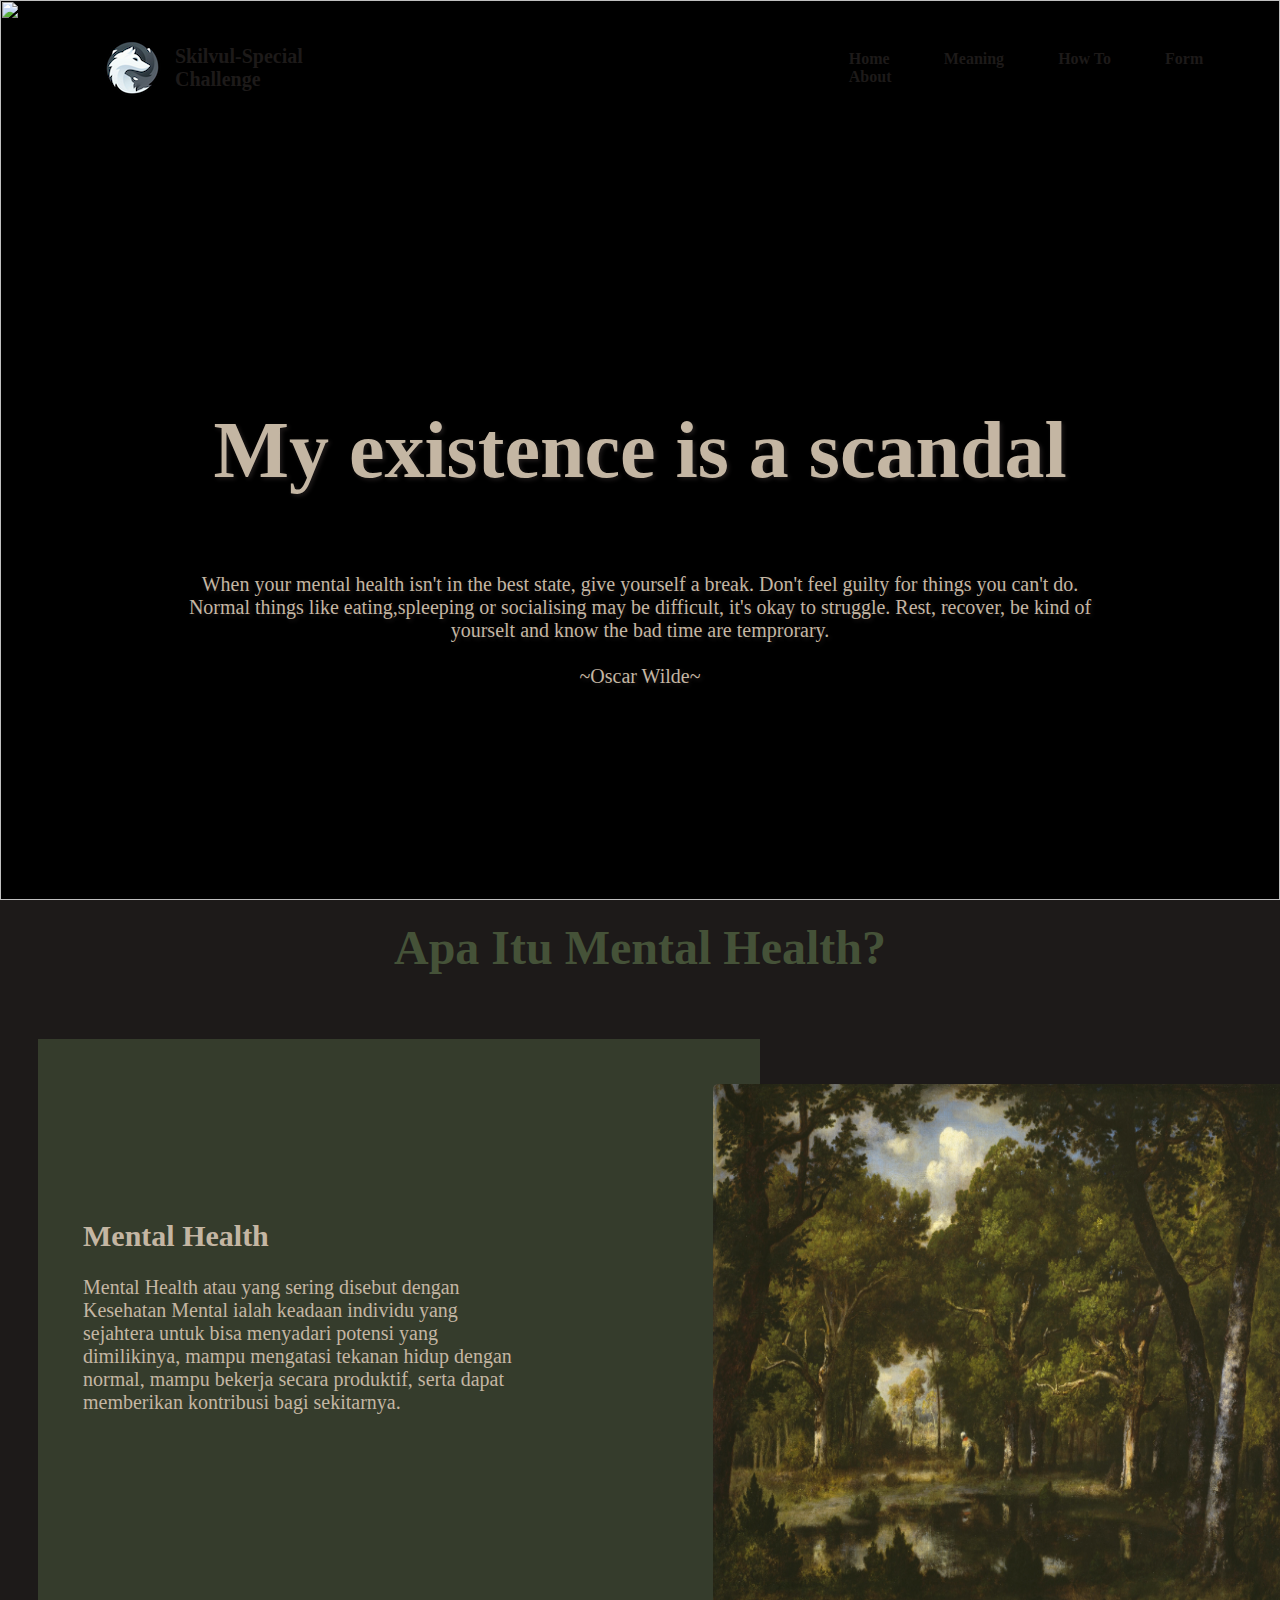
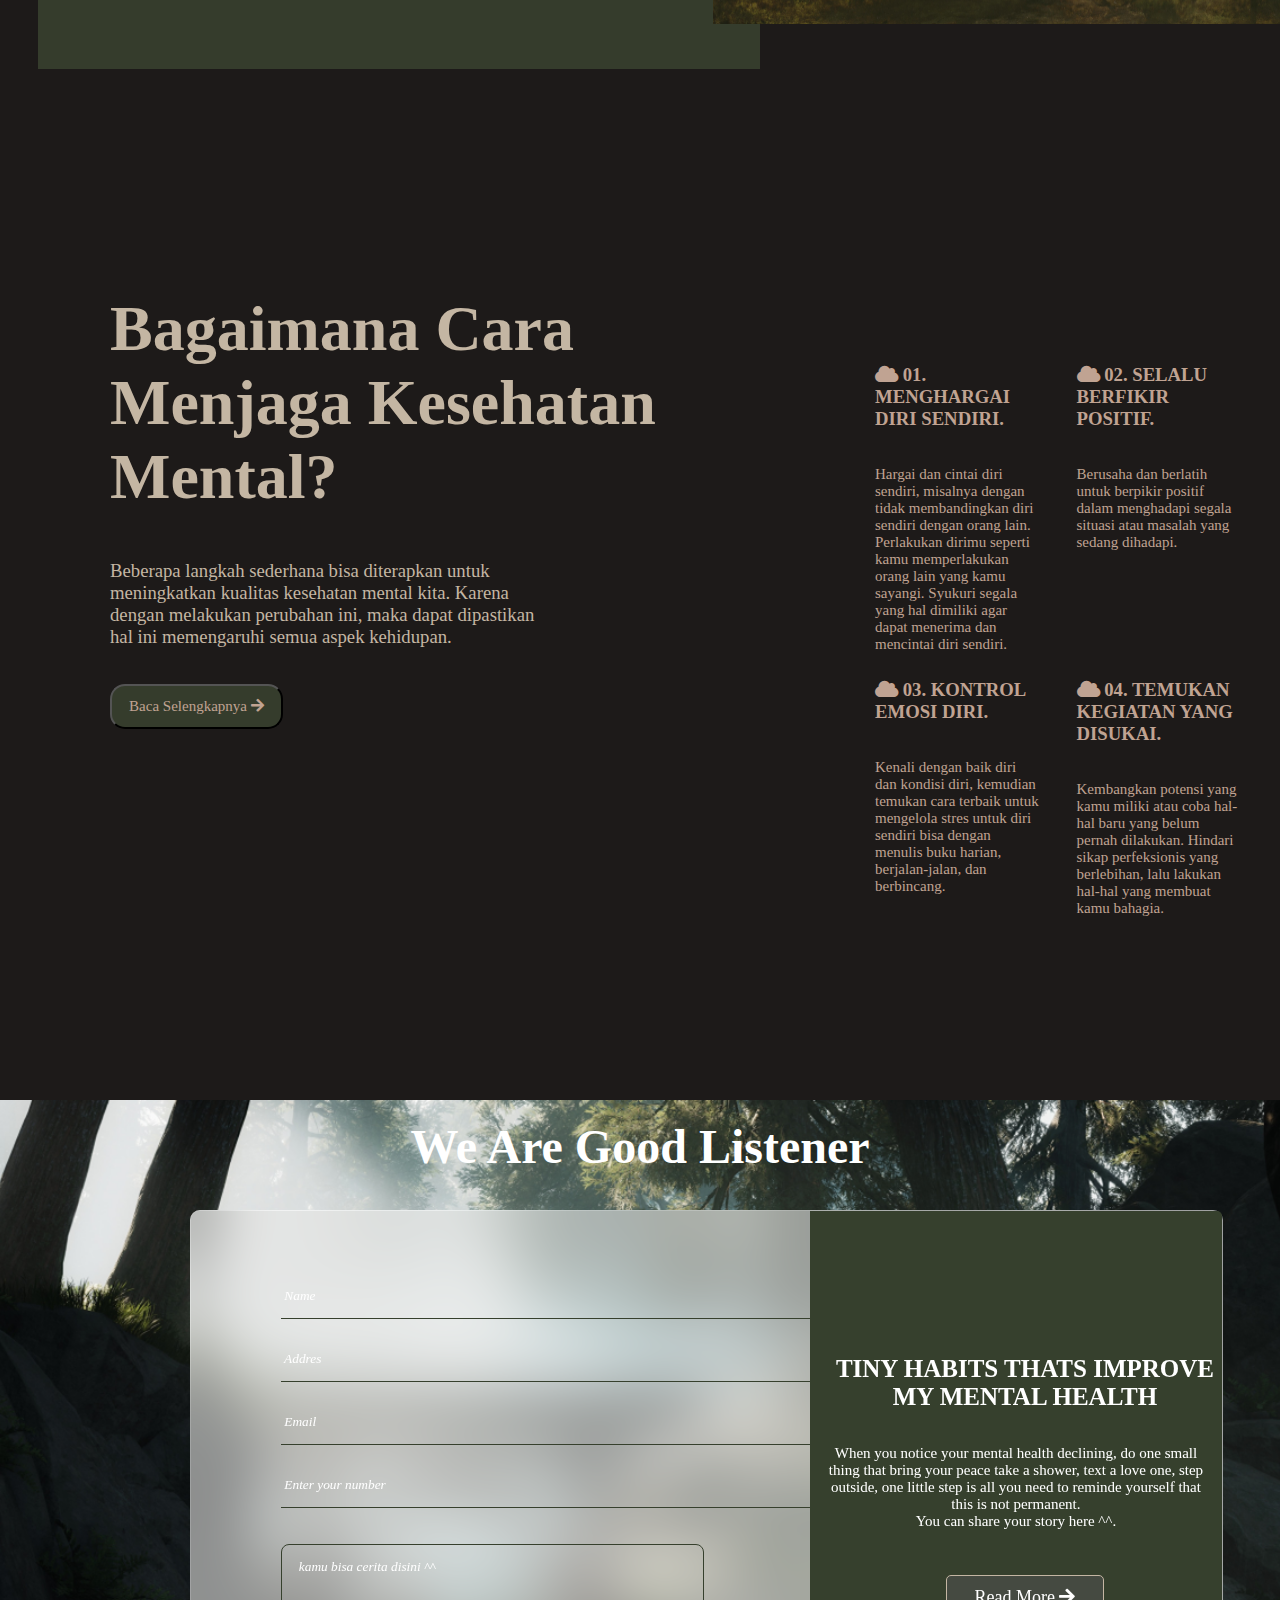
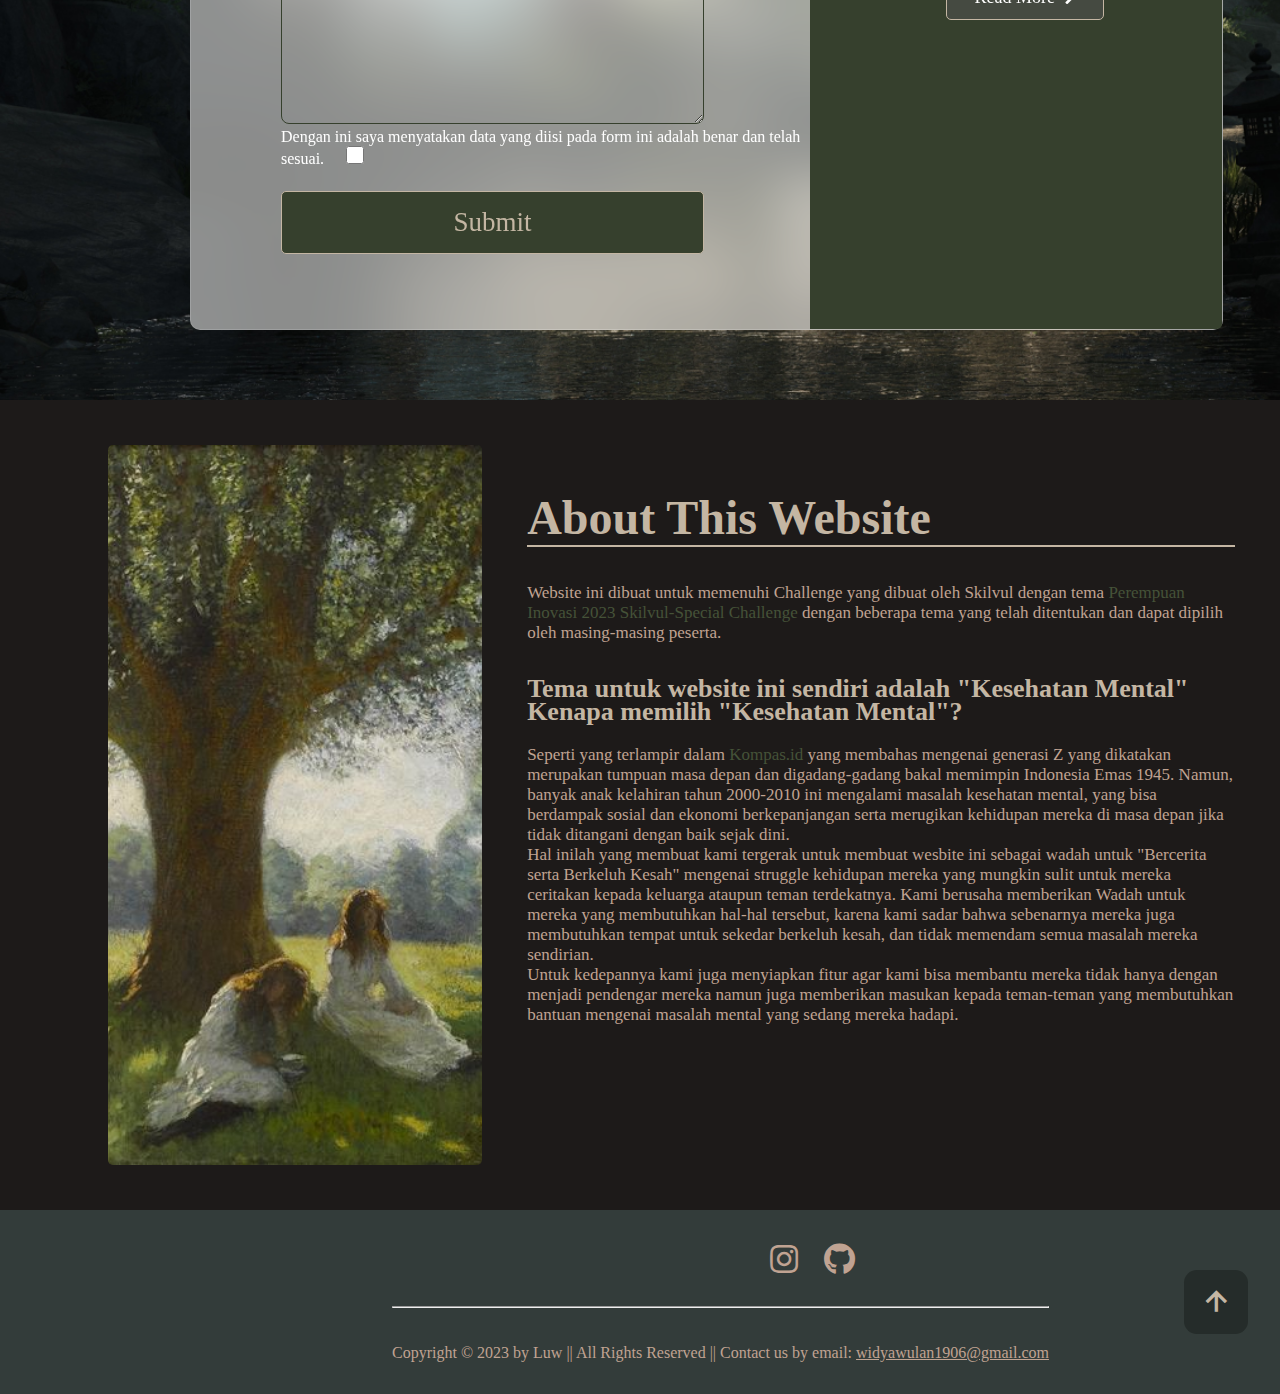
==== index.html @ b2a5cb75 "update 6 des" ====
<!DOCTYPE html>
<html lang="en">
<head>
    <meta charset="UTF-8">
    <meta http-equiv="X-UA-Compatible" content="IE=edge">
    <meta name="viewport" content="width=device-width, initial-scale=1.0">
    <title>Parallax Website</title>
    <link rel="stylesheet" href="style.css">
    <!--icon link (boxicon)-->
    <link href='https://unpkg.com/boxicons@2.1.4/css/boxicons.min.css' rel='stylesheet'>
    <script src="https://unpkg.com/scrollreveal"></script>
    <link rel="stylesheet" href="https://cdnjs.cloudflare.com/ajax/libs/font-awesome/5.15.3/css/all.min.css">
</head>
<body>
    <header>
        <img src="img/mainlogopng.png" id="logo">
        <h2 class="logo">
            <a href="https://skilvul.com" id="link">Skilvul-Special Challenge</a>
        </h2>
        <nav class="navigation">
            <a href="#parallax">Home</a>
            <a href="#meaning">Meaning</a>
            <a href="#how">How To</a>
            <a href="#form">Form</a>
            <a href="#about">About</a>
        </nav>
    </header>

    <!--Parallax Section-->
    <section class="parallax" id="parallax">
        <img src="asset/image1.jpg" id="main1">
            <h2 id="text">My existence is a scandal</h2>
            <p id="text2">When your mental health isn't in the best state, give yourself a break.
                Don't feel guilty for things you can't do. Normal things like eating,spleeping or socialising
                may be difficult, it's okay to struggle. Rest, recover, be kind of yourselt and
                know the bad time are temprorary.
                <br /><br /> ~Oscar Wilde~
            </p>
    </section>
    <!--End Parallax Section-->

    <!--galeri-->
    <section class="galeri" id="meaning">
        <h2 class="text3" id="text3">Apa Itu Mental Health?</h2>
        <br><br>
        <div class="section1-container">
            <div class="section1-kiri">
                <p>
                    <span>Mental Health</span><br /><br />
                    Mental Health atau yang sering disebut dengan Kesehatan Mental ialah 
                    keadaan individu yang sejahtera untuk bisa menyadari potensi yang dimilikinya,
                    mampu mengatasi tekanan hidup dengan normal, mampu bekerja secara produktif,
                    serta dapat memberikan kontribusi bagi sekitarnya.
                </p>
                <div class='section1-kanan'>
                    <img src="asset/image2.jpg" alt="" />
                </div>
            </div>
        </div>
    </section>
    <!-- end galeri-->

     <!--galeri 2-->
     <section class="galeri1" id="how">
        <br><br>
        <div class="galeri1-container">
            <div class="galeri1-kiri">
                <div class="text3" id="text3">
                    <h2 >Bagaimana Cara Menjaga Kesehatan Mental?</h2><br><br>
                    <h3>Beberapa langkah sederhana bisa diterapkan untuk meningkatkan kualitas kesehatan mental kita. 
                        Karena dengan melakukan perubahan ini, maka dapat dipastikan hal ini memengaruhi semua aspek kehidupan.
                    </h3>
                    <button>Baca Selengkapnya
                        <i class="fas fa-arrow-right"></i>
                    </button> 
                </div>
            </div>
            <div class='galeri1-kanan'>
                <div class="card-container">
                    <div class="card1">
                        <h3>
                            <i class="fa fa-cloud"></i>
                            01. MENGHARGAI DIRI SENDIRI.
                        </h3>
                        <p>Hargai dan cintai diri sendiri, misalnya dengan tidak membandingkan diri sendiri dengan orang lain. 
                            Perlakukan dirimu seperti kamu memperlakukan orang lain yang kamu sayangi. Syukuri segala yang hal 
                            dimiliki agar dapat menerima dan mencintai diri sendiri.
                        </p>
                    </div>
                    <div class="card1">
                        <h3>
                            <i class="fa fa-cloud"></i>
                            02. SELALU BERFIKIR POSITIF.
                        </h3>
                        <p>Berusaha dan berlatih untuk berpikir positif dalam menghadapi segala situasi atau masalah yang sedang dihadapi.
                        </p>
                    </div>
                </div>
                <div class="card-container">
                    <div class="card1">
                        <h3>
                            <i class="fa fa-cloud"></i>
                            03. KONTROL EMOSI DIRI.
                        </h3>
                        <p>Kenali dengan baik diri dan kondisi diri, kemudian temukan cara terbaik untuk mengelola stres untuk diri sendiri bisa dengan menulis buku harian, berjalan-jalan, dan berbincang.
                        </p>
                    </div>
                    <div class="card1">
                        <h3>
                            <i class="fa fa-cloud"></i>
                            04. TEMUKAN KEGIATAN YANG DISUKAI.
                        </h3>
                        <p>Kembangkan potensi yang kamu miliki atau coba hal-hal baru yang belum pernah dilakukan. Hindari sikap perfeksionis yang berlebihan, lalu lakukan hal-hal yang membuat kamu bahagia.
                        </p>
                    </div>
                </div>
            </div>
        </div>
    </section>
    <!-- end galeri-->

<!--form section-->
    <section class="sec" id="form">
        <h2 class="text3" id="text3">We Are Good Listener</h2>
        <br><br>
        <div class="form-container">
            <div class="form1">
                <form id="form1-container" class="form-detail">
                    <input type="text" id="name" placeholder=" Name"> <br>
                    <input type="text" id="city" placeholder=" Addres"><br>
                    <input type="email" id="email" placeholder=" Email"><br>
                    <input type="number" id="zip-code" placeholder=" Enter your number"><br>
                    <label for="text-area"></label><br>
                    <textarea name="text-area" id="" cols="30" rows="6" placeholder=" kamu bisa cerita disini ^^"></textarea><br>
                    <label for="status" id="check">Dengan ini saya menyatakan data yang diisi pada form ini adalah benar dan telah sesuai.</label>
                    <input type="checkbox" id="status" class="check1"><br>
                    <button type="submit" id="submit-form">Submit</button>
                </form>
                <div id="warning"></div>
            </div>
            <div class="form2">
                <h2>TINY HABITS THATS IMPROVE MY MENTAL HEALTH</h2><br>
                <p>
                    When you notice your mental health declining, do one small thing that bring your peace
                    take a shower, text a love one, step outside, one little step is all you need to reminde yourself
                    that this is not permanent.
                    <br>You can share your story here ^^.
                </p>
                <button>
                    <a href="https://www.womenh.com/25-healthy-habits-to-improve-mental-health/">Read More</a>
                    <i class="fas fa-arrow-right"></i>
                </button>
            </div>
        </div>
        
    </section>
<!-- End form section-->

        <!--Contact Section-->
        <section class="about" id="about">
            <div class="about-container">
                <div class="about-kiri">
                    
                </div>
                <div class="about-kanan">
                    <h2>About This Website</h2>
                    <hr size="3px" color="#c4b6a3"><br><br>
                    <p id="description"> 
                        Website ini dibuat untuk memenuhi Challenge yang dibuat oleh Skilvul dengan tema <a href="https://skilvul.com/challenges">Perempuan Inovasi 2023 Skilvul-Special Challenge</a>
                        dengan beberapa tema yang telah ditentukan dan dapat dipilih oleh masing-masing peserta. 
                    </p>
                    <p> <span>Tema untuk website ini sendiri adalah "Kesehatan Mental" <br>
                        Kenapa memilih "Kesehatan Mental"?</span><br><br>
                        Seperti yang terlampir dalam <a href="https://www.kompas.id/baca/humaniora/2023/07/09/krisis-kesehatan-mental-menghantui-generasi-z-indonesia">Kompas.id</a> yang membahas mengenai generasi Z yang dikatakan merupakan tumpuan masa depan dan digadang-gadang bakal memimpin
                        Indonesia Emas 1945. Namun, banyak anak kelahiran tahun 2000-2010 ini mengalami masalah kesehatan mental, yang bisa berdampak
                        sosial dan ekonomi berkepanjangan serta merugikan kehidupan mereka di masa depan jika tidak ditangani dengan baik sejak dini. <br>
                        Hal inilah yang membuat kami tergerak untuk membuat wesbite ini sebagai wadah untuk "Bercerita serta Berkeluh Kesah" mengenai struggle kehidupan mereka yang 
                        mungkin sulit untuk mereka ceritakan kepada keluarga ataupun teman terdekatnya. 
                        Kami berusaha memberikan Wadah untuk mereka yang membutuhkan hal-hal tersebut, karena kami sadar bahwa sebenarnya mereka juga membutuhkan tempat 
                        untuk sekedar berkeluh kesah, dan tidak memendam semua masalah mereka sendirian. <br>
                        Untuk kedepannya kami juga menyiapkan fitur agar kami bisa membantu mereka tidak hanya dengan menjadi pendengar mereka namun juga memberikan masukan 
                        kepada teman-teman yang membutuhkan bantuan mengenai masalah mental yang sedang mereka hadapi.
                    </p>
                </div>
            </div>
        </section>



       <!-- Footer Section -->
        <footer class="footer">
            <div class="footer-text">
                <div class="footer-icon" id="icon">
                    <i class="fab fa-instagram">
                        <a href="https://www.instagram.com/luw_3d/"></a>
                    </i>
                    <i class="fab fa-github">
                        <a href="https://github.com/widyawulan19"></a>
                    </i>
                </div>
                <hr><br><br>
                <p>Copyright &copy; 2023 by Luw || All Rights Reserved || Contact us by email: <a href="mailto.widyawulan1906@gmail.com">widyawulan1906@gmail.com</a></p>
            </div>
    
            <div class="footer-iconTop">
                <a href="#parallax"><i class='bx bx-up-arrow-alt'></i></a>
            </div>
    
        </footer>
    

    <script src="script.js"></script>
    <script>
        ScrollReveal({
            reset : true,
            distance: '60px',
            duration: 1000,
            delay: 400
        });

        //origin -> menentukan elemen muncul dari arah mana
        //delay -> kecepatan muncul elemen
        ScrollReveal().reveal('.text3', {delay: 300, origin:'left'});
        ScrollReveal().reveal('.textp', {delay: 300, origin:'bottom'});
        ScrollReveal().reveal('galeri', {delay: 300, origin:'left'});
    </script>

</body>
</html>
---- style.css ----
*{
    margin: 0;
    padding: 0;
    box-sizing: border-box;
    font-family: 'Poppins', 'sans-serif';
}

:root{
    --bg-color: #1f242d;
    --second-bg-color: #323946;
    --text-color: #fff;
    --main-color: #0ef;
}

html{
    scroll-behavior: smooth;
}

body{
    background-color: #000;
    min-height: 100vh;
   overflow-x: hidden;
}

/*-----Header-----*/
header{
    position: absolute;
    top: 0;
    left: 0;
    width: 100%;
    padding-left: 10vh;
    padding-top: 3vh;
    display: flex;
    justify-content: flex-start;
    align-items: center;
    z-index: 100;
}

.logo{
    font-size: 20px;
    color: white;
    margin-right: 50vh;
}

.logo a{
    text-decoration: none;
    color: #1d1a19;
}
.navigation a{
    text-decoration: none;
    color: #1d1a19;
    padding: 6px 15px;
    border-radius: 20px;
    margin: 0 10px;
    font-weight: 600;
}

.navigation a:hover,
.navigation a.active
{
    background-color: #1d1a19;
    color: #fff;
}
/*-----End Header-----*/

/*-----Parallax Section-----*/
.parallax{
    position: relative;
    display: flex;
    justify-content: center;
    align-items: center;
    height: 100vh;
}

#text{
    position: absolute;
    font-size: 5em;
    color: #c4b6a3;
    text-shadow: 2px 2px 4px rgba(156, 135, 135, 0.2);
}
#text2{
    position: absolute;
    font-size: 20px;
    color: #c4b6a3;
    text-align: center;
    padding-top: 40vh;
    padding-left: 20vh;
    padding-right: 20vh;
    text-shadow: 2px 2px 4px rgba(156, 135, 135, 0.2);
}

/*pengaturan foto*/
.parallax img{
    position: absolute;
    top: 0;
    left: 0;
    width: 100%;
    height: 100%;
    pointer-events: none;
}

.parallax p{
    color: #fff;
}
/*-----End Parallax Section-----*/


/*----- galeri -----*/
.galeri{
    width: 100%;
    height: 100vh;
    background-color: #1d1a19;
    position: relative;
    max-height: 100%;
    padding: 20px;
}
.galeri h2{
    text-align: center;
    font-size: 3em;
    color:#455238;
    margin-bottom: 10px;
}

.galeri .section1-container{
    display: flex;
    padding: 2vh;
    background-color: #1d1a19;
}
.galeri .section1-kiri{
    width:60% ;
    height: 70vh;
    background-color: #455238a0;
    padding-left: 5vh;
    padding-top: 5vh;
    text-align: left;
    display: flex;
}
.section1-kiri p{
    margin-top: 15vh;
    width: 65%;
    height: 50%;
    font-size: 20px;
    font-weight: 200;
    color: #c4b6a3;
}
.section1-kiri span{
    font-size: 30px;
    font-weight: bold;
}
.galeri .section1-kanan{
    margin-left: 70vh;
    width:45% ;
    height: 65vh;
    /*background-color: #98e74f;*/
    position: absolute;
}
.section1-kanan img{
    width: 100%;
    height: 100%;
    padding-bottom: 5vh;
    border-radius: 5px;
}
/*----- End galeri -----*/

/*----- Galeri1 -----*/
.galeri1{
    width: 100%;
    height: 100vh;
    background-color: #1d1a19;
    position: relative;
    max-height: 100%;
    padding: 20px;
}
.galeri1 h2{
    text-align: left;
    font-size: 4em;
    color:#c4b6a3;
    margin-bottom: 10px;
    margin-top: 4vh;
}
.galeri1 .galeri1-container{
    display: flex;
}

.galeri1 .galeri1-kiri{
    margin-left: 10vh;
    width:45% ;
    height: 65vh;
    /*background-color: #98e74f;*/
    position: absolute;
}
.galeri1-kiri h3{
    color: #c4b6a3;
    font-weight: 200;
    width: 50vh;
}

.galeri1-kiri button{
    width: 30%;
    height: 5vh;
    margin-top: 4vh;
    background-color: #455238a0;
    font-size: 15px;
    color: #c0a392;
    border-radius: 15px;
}
.galeri1-kiri button:hover{
    color: #455238;
    background-color: #c0a392;
}

.galeri1 .galeri1-kanan{
    margin-left: 93vh;
    width: 85vh;
    height: 75vh;
    padding-top: 10vh;
}
.galeri1-kanan .card-container{
    display: flex;
}
.card-container .card1{
    color: #c0a392;
    width: 50%;
    height: 30vh;
    margin-bottom: 5vh;
    padding: 2vh;
}
.galeri1-kanan h3{
    margin-bottom: 4vh;
}
.galeri1-kanan p{
    font-size: 15px;
    font-weight: 100;
}

/*----- End Galeri1 -----*/



/*-----form Section-----*/
.sec{
    position: relative;
    /* background-image:url('/asset/done7.png'); */
    height: 100vh;
    padding: 10px;
    background-image: url("/asset/done7.png");
    background-size: cover; /* Mengatur ukuran gambar agar menutupi seluruh latar */
    background-position: center; /* Memusatkan gambar */
    background-repeat: no-repeat; /* Menghindari pengulangan gambar */
}

.sec h2{
    text-align: center;
    font-size: 3em;
    color: #fff;
    margin-top: 1vh;
}


/*dari baris background s/d border radius untuk membuat box text*/
.sec .form-container{
    font-size: 1em;
    color: #fff;
    font-weight: 300;
    background: rgba(255, 255, 255, 0.557);
    backdrop-filter: blur(30px);
    width: 82%;
    height: 80vh;
    border: 1px solid rgba(255, 255, 255, 0.1);
    border-radius: 10px;
    margin-left: 20vh ;
    display: flex;
}
.form-container .form1{
    font-size: 1em;
    color:white;
    background-color: #1d1a190f;
    width: 60%;
    height: 100%;
    padding-top: 4vh;
    padding-left: 7vh;
}

.form-detail {
    padding-left: 3vh;
    padding-top: 3vh;
    color: #fff;
}
.form-detail label{
    margin-right: 2vh;
}
.form-detail input{
    width: 60vh;
    height: 5vh;
    border-top: 0;
    border-left: 0;
    border-right: 0;
    border-bottom: 1px solid #36402d;
    margin-left: 0vh;
    margin-bottom: 2vh;
    background-color: #ffffff00;
    color: #fff;
}
.form-detail input::placeholder,
.form-detail textarea::placeholder {
    color: white; /* Ganti dengan warna yang diinginkan */
    font-style: italic; /* Tambahan opsional untuk membuat teks miring */
}

input[type="checkbox"]{
    width: 2vh;
    height: 2vh;
}

.form-detail textarea{
    width: 80%;
    height: 20vh;
    padding: 1.5vh;
    border-color: #36402d;
    border-radius: 8px;
    background-color: #ffffff00;
    color: #fff;
}

.form-container .form2{
    background-color:#36402d;
    width: 40%;
    height: 100%;
    border-top-right-radius: 5px;
    border-bottom-right-radius: 5px;
    text-align: center;
    padding-top: 15vh;
    font-size: 30px;
    font-weight: 500;
    padding-left: 2vh;
}
.form2 h2{
    font-size: 25px;
    text-align: center;
}
.form2 p{
    font-size: 15px;
    padding-right: 2vh;
}
.icon i{
    margin-top: 10vh;
    padding-left: 2vh;
}
.form2 button{
    background-color:#454a41;
    color:white;
    height: 5vh;
    width: 40%;
    border-radius: 5px;
    border: 1px solid #c4b6a3 ;
    margin-top: 5vh;
    font-size: 2vh;
}
.form2 button:hover{
    background-color:#c4b6a34f;
    color: white;
    border: 1px solid #36402d ;
}
.form2 a{
    text-decoration: none;
    color:white ;
}


.form1 button{
    background-color:#36402d;
    color:#c4b6a3;
    height: 7vh;
    width: 80%;
    border-radius: 5px;
    border: 1px solid #c4b6a3 ;
    margin-top: 1vh;
    font-size: 3vh;
}
.form1 button:hover{
    background-color:#c4b6a3;
    color:#36402d;
    border: 1px solid #36402d ;
}
/*-----form Section-----*/

/*-----About Section-----*/

.about{
    position: relative;
    height: 100%;
    background-color: #1d1a19;
    padding: 5vh;
}
.about .about-container{
    display: flex;
}
.about .about-kiri{
    background-image: url('/asset/image7.jpg');
    background-size: cover; /* Mengatur ukuran gambar agar menutupi seluruh latar */
    background-position: center; /* Memusatkan gambar */
    background-repeat: no-repeat;
    width: 37%;
    height: 80vh;
    margin-left: 7vh;
    margin-right: 5vh;
    border-radius: 5px;
}
.about .about-kanan{
    /*background-color: #455238;*/
    width:70% ;
    height: 80vh;
    padding-top: 5vh;
}
.about-kanan h2{
    text-align: left;
    font-size: 3em;
    color: #c4b6a3;
    margin-top: 0vh;
}
.about-kanan p{
    color: #c0a392;
    margin-bottom: 4vh;
    font-size: 17px;
    line-height: 20px;
}
.about-kanan span{
    font-size: 26px;
    font-weight: bold;
    color: #c4b6a3;
}
.about-kanan a{
    text-decoration: none;
    color: #455238;
}
/*----- End About Section -----*/


/*footer*/
.footer{
    display: flex;
    justify-content: space-between;
    align-items: center;
    flex-wrap: wrap;
    padding: 2rem;
    background-color: rgb(51, 60, 58);
} 

.footer-text{
    margin-left: 40vh;
}

.footer-text p{
    font-size: 1rem;
    color: #c0a392;
}
.footer-text a{
    color: #c0a392;
}

.footer-icon{
    padding-left: 17vh;
    margin-left: 25vh;
    margin-bottom: 3vh;
}
.footer-icon i{
    margin-right: 2vh;
}

#icon{
    font-size: 2rem;
    color: #c0a392;
}


.footer-iconTop a{
    display: inline-flex;
    justify-content: center;
    align-items: center;
    padding: .8rem;
    background:  rgb(37, 44, 42);
    border-radius: .8rem;
    transition: .5s ease;
    text-decoration: none;
}
.footer-iconTop a:hover{
    box-shadow: black;
}

.footer-iconTop a i{
    font-size: 2.4rem;
    color: #c4b6a3;
}
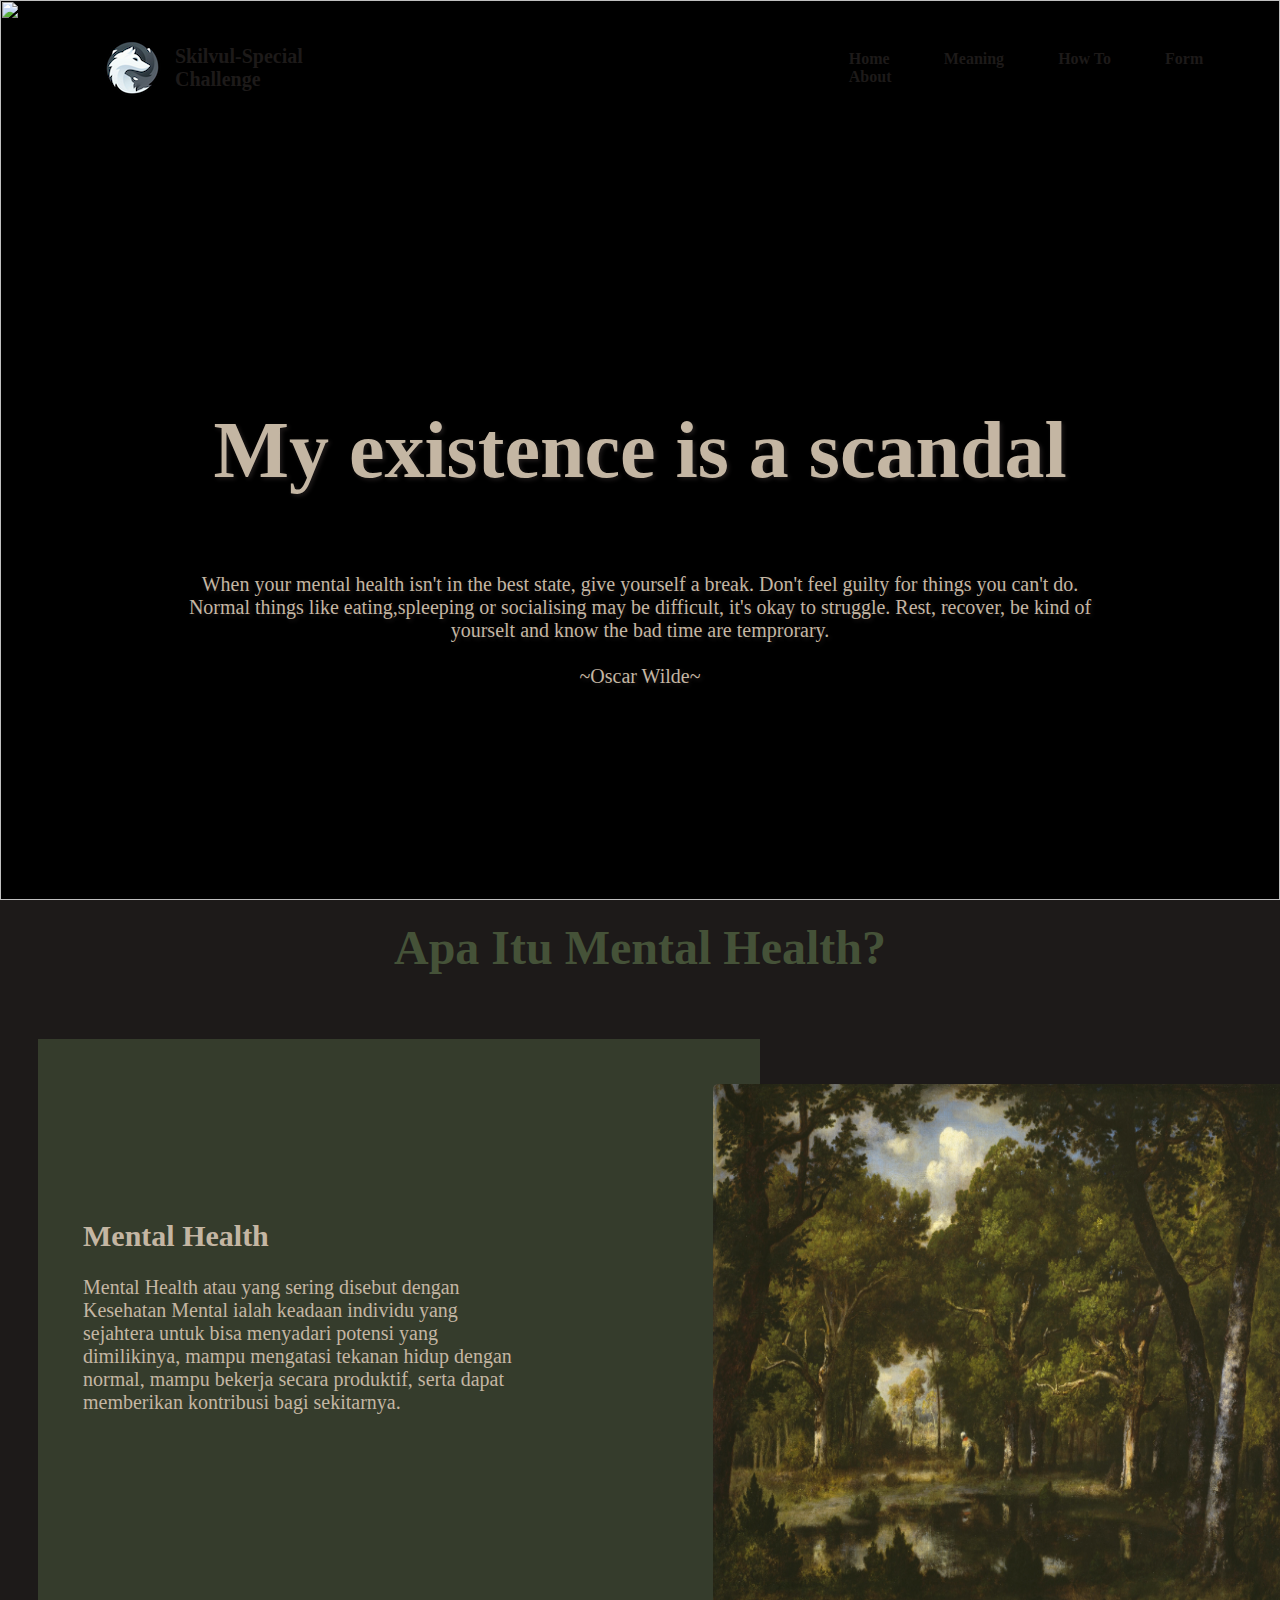
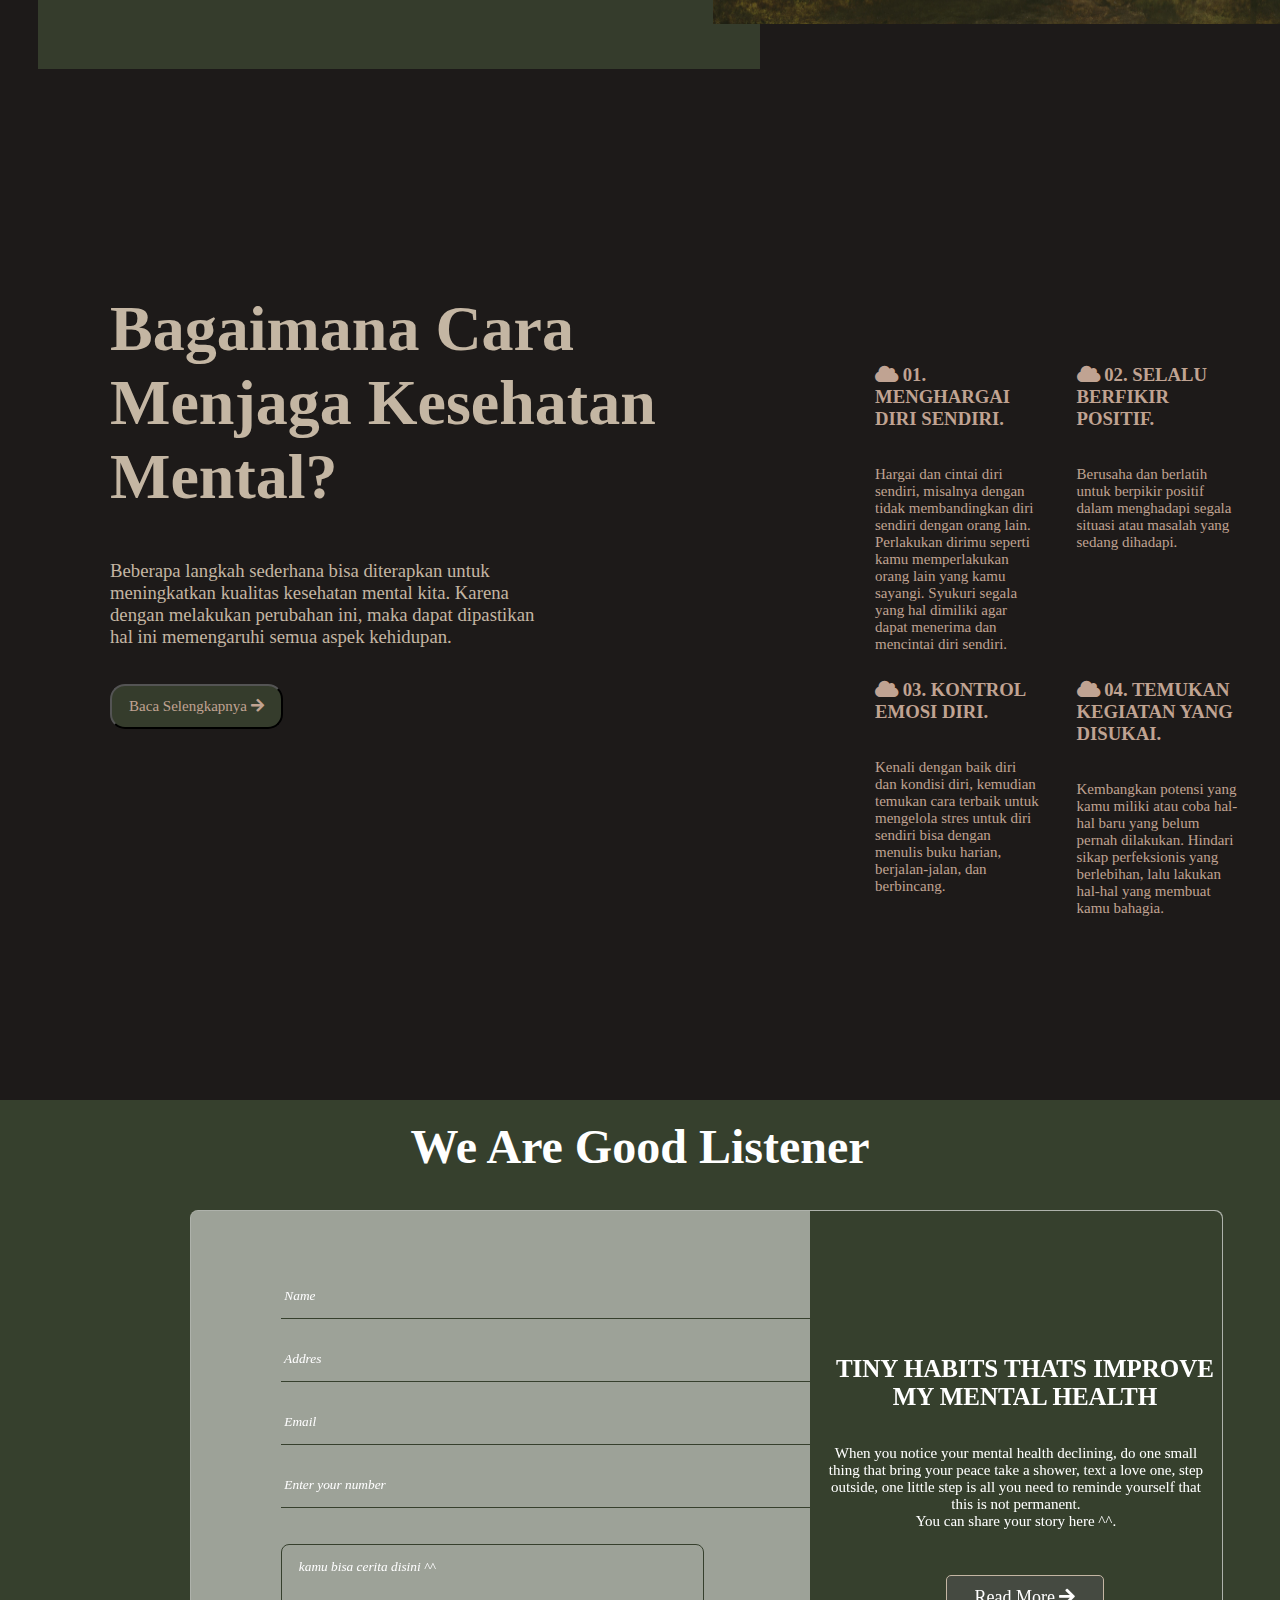
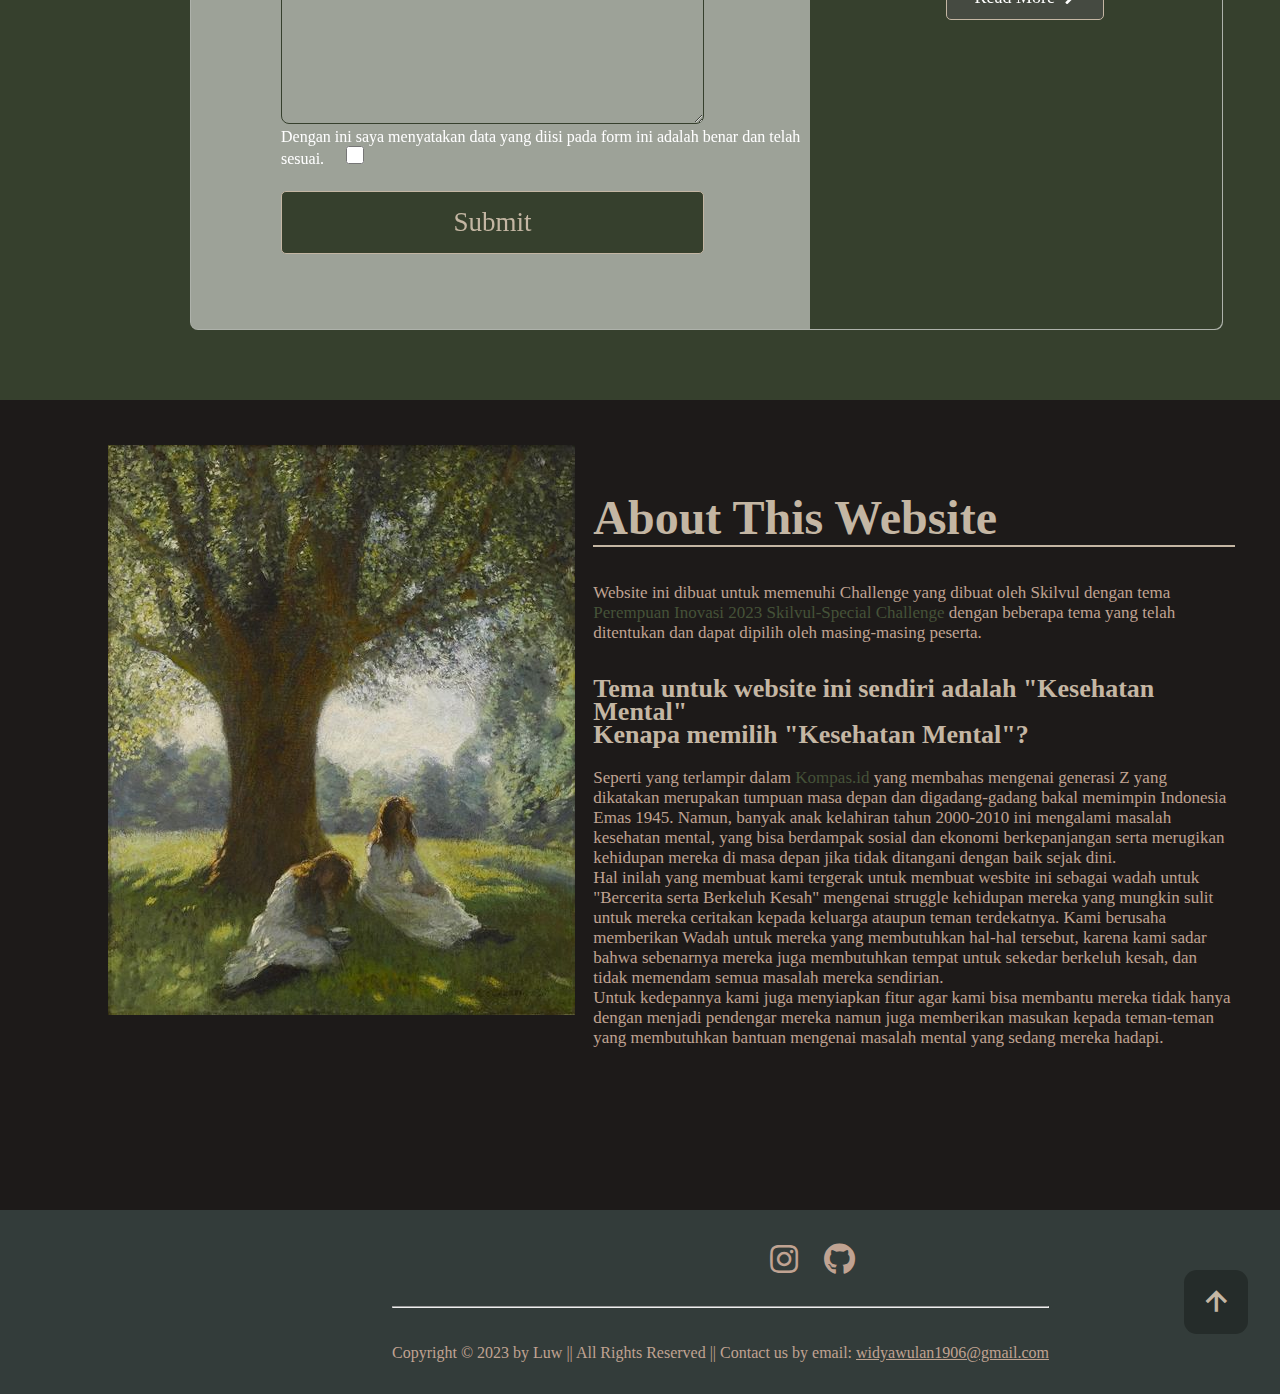
==== commit 1652cfa4: "new update" ====
--- a/index.html
+++ b/index.html
@@ -160,7 +160,7 @@
         <section class="about" id="about">
             <div class="about-container">
                 <div class="about-kiri">
-                    
+                    <img src='/asset/image7.jpg' alt="">
                 </div>
                 <div class="about-kanan">
                     <h2>About This Website</h2>
--- a/style.css
+++ b/style.css
@@ -243,10 +243,11 @@
     /* background-image:url('/asset/done7.png'); */
     height: 100vh;
     padding: 10px;
-    background-image: url("/asset/done7.png");
-    background-size: cover; /* Mengatur ukuran gambar agar menutupi seluruh latar */
-    background-position: center; /* Memusatkan gambar */
-    background-repeat: no-repeat; /* Menghindari pengulangan gambar */
+    background-color: #36402d;
+    /* background-image: url("/asset/done7.png");
+    background-size: cover; 
+    background-position: center;
+    background-repeat: no-repeat;  */
 }
 
 .sec h2{
@@ -267,7 +268,7 @@
     width: 82%;
     height: 80vh;
     border: 1px solid rgba(255, 255, 255, 0.1);
-    border-radius: 10px;
+    border-radius: 8px;
     margin-left: 20vh ;
     display: flex;
 }
@@ -326,8 +327,8 @@
     background-color:#36402d;
     width: 40%;
     height: 100%;
-    border-top-right-radius: 5px;
-    border-bottom-right-radius: 5px;
+    border-top-right-radius: 8px;
+    border-bottom-right-radius: 8px;
     text-align: center;
     padding-top: 15vh;
     font-size: 30px;
@@ -396,15 +397,16 @@
     display: flex;
 }
 .about .about-kiri{
-    background-image: url('/asset/image7.jpg');
-    background-size: cover; /* Mengatur ukuran gambar agar menutupi seluruh latar */
-    background-position: center; /* Memusatkan gambar */
-    background-repeat: no-repeat;
     width: 37%;
     height: 80vh;
     margin-left: 7vh;
     margin-right: 5vh;
-    border-radius: 5px;
+    border-radius: 8px;
+}
+.about-kanan img{
+    width: 100%;
+    height: 100%;
+    border-radius: 8px;
 }
 .about .about-kanan{
     /*background-color: #455238;*/
